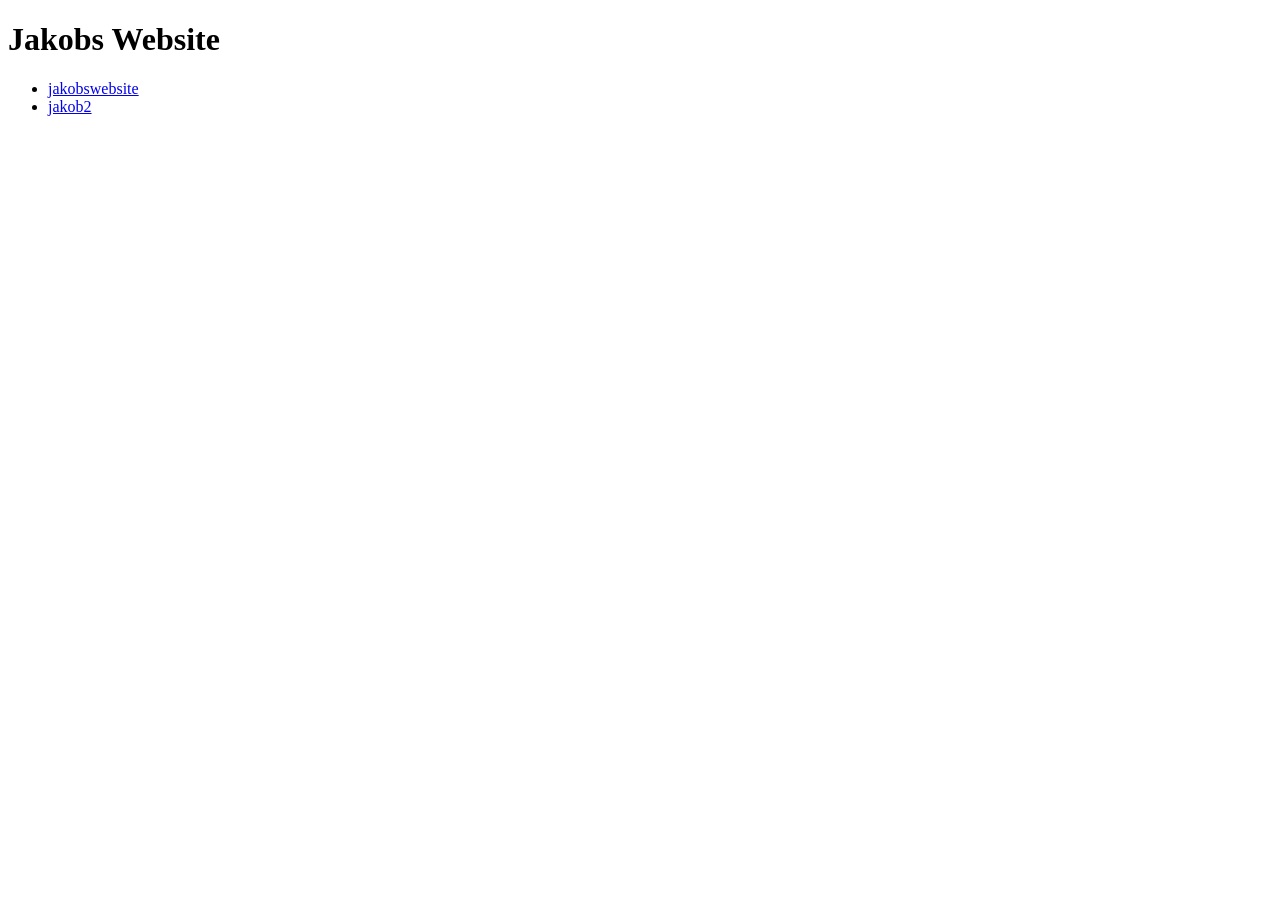
==== index.html @ 66c64bce "Initial commit: basic website pages" ====
<!DOCTYPE html>
<html>
<head>
  <meta charset="UTF-8">
  <meta name="viewport" content="width=device-width, initial-scale=1.0">
  <title>Jakobs Website</title>
</head>
<body>
  <h1>Jakobs Website</h1>
  <ul>
    <li><a href="jakobswebsite.html">jakobswebsite</a></li>
    <li><a href="jakob2.html">jakob2</a></li>
  </ul>
</body>
</html>
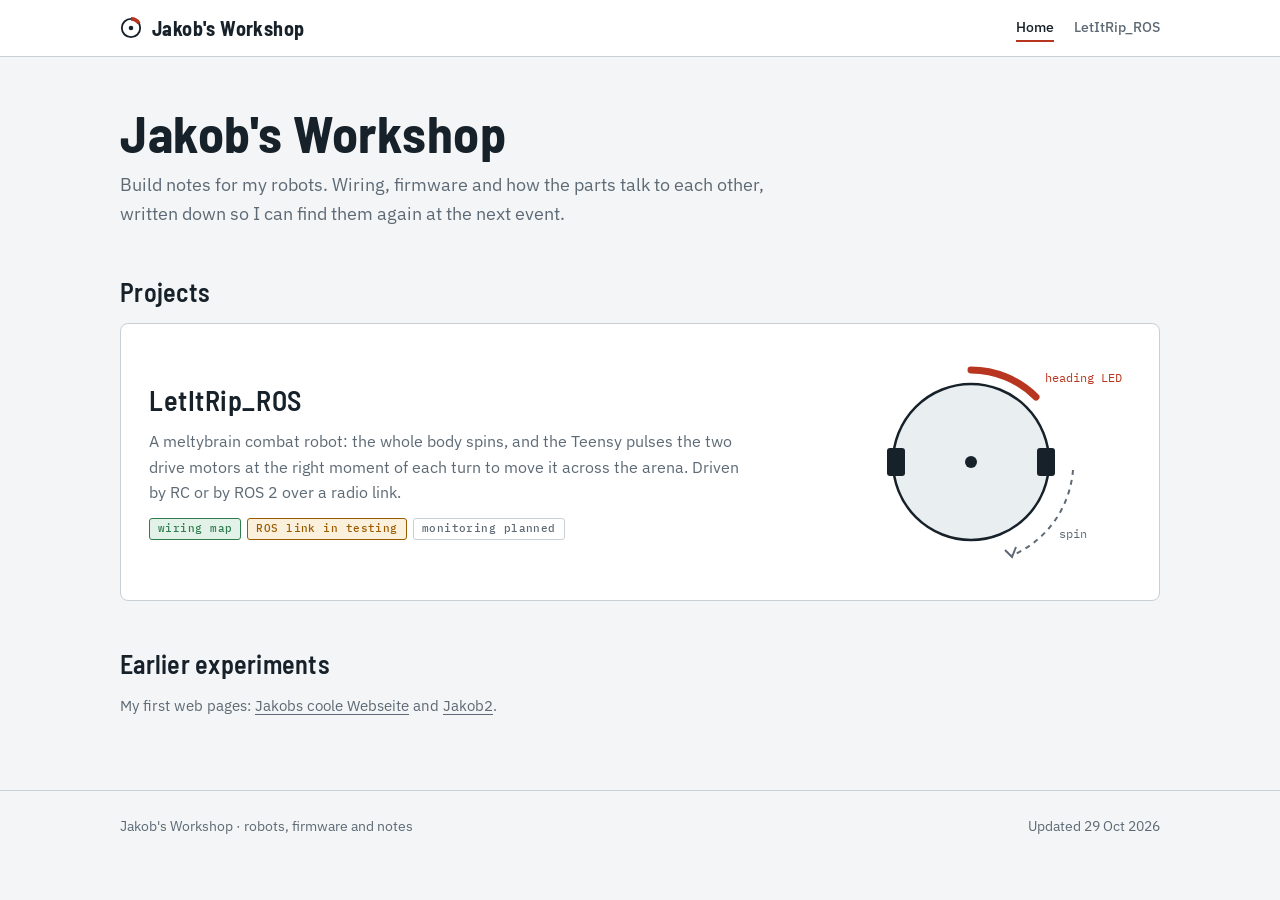
==== commit df16b6ce: "Restyle site and add LetItRip_ROS project with wiring map Shared stylesheet, home page, project page" ====
--- a/index.html
+++ b/index.html
@@ -1,15 +1,67 @@
 <!DOCTYPE html>
-<html>
+<html lang="en">
 <head>
   <meta charset="UTF-8">
-  <meta name="viewport" content="width=device-width, initial-scale=1.0">
-  <title>Jakobs Website</title>
+  <meta name="viewport" content="width=device-width, initial-scale=1.0, viewport-fit=cover">
+  <title>Jakob's Workshop</title>
+  <meta name="description" content="Build notes for Jakob's robots: wiring, firmware and ROS.">
+  <link rel="preconnect" href="https://fonts.googleapis.com">
+  <link rel="preconnect" href="https://fonts.gstatic.com" crossorigin>
+  <link rel="stylesheet" href="https://fonts.googleapis.com/css2?family=Barlow+Semi+Condensed:wght@500;600;700&family=IBM+Plex+Sans:wght@400;500;600&family=IBM+Plex+Mono:wght@400;500&display=swap">
+  <link rel="stylesheet" href="assets/css/site.css">
 </head>
 <body>
-  <h1>Jakobs Website</h1>
-  <ul>
-    <li><a href="jakobswebsite.html">jakobswebsite</a></li>
-    <li><a href="jakob2.html">jakob2</a></li>
-  </ul>
+  <header class="site-header">
+    <div class="wrap">
+      <a class="brand" href="index.html"><svg class="brand-mark" viewBox="0 0 24 24" aria-hidden="true"><circle cx="12" cy="12" r="10" fill="none" stroke="currentColor" stroke-width="2"/><path d="M12 2 A10 10 0 0 1 20.7 7" fill="none" style="stroke:var(--accent)" stroke-width="4"/><circle cx="12" cy="12" r="2.5" fill="currentColor"/></svg>Jakob's Workshop</a>
+      <nav class="site-nav" aria-label="Main">
+        <a href="index.html" aria-current="page">Home</a>
+        <a href="projects/letitrip/index.html">LetItRip_ROS</a>
+      </nav>
+    </div>
+  </header>
+
+  <main class="wrap">
+    <div class="intro">
+      <h1>Jakob's Workshop</h1>
+      <p class="lede">Build notes for my robots. Wiring, firmware and how the parts talk to each other, written down so I can find them again at the next event.</p>
+    </div>
+
+    <section aria-labelledby="projects">
+      <h2 id="projects">Projects</h2>
+      <a class="project" href="projects/letitrip/index.html">
+        <div class="project-text">
+          <h3 style="font-size:28px">LetItRip_ROS</h3>
+          <p>A meltybrain combat robot: the whole body spins, and the Teensy pulses the two drive motors at the right moment of each turn to move it across the arena. Driven by RC or by ROS 2 over a radio link.</p>
+          <div class="tags"><span class="tag ok">wiring map</span><span class="tag wip">ROS link in testing</span><span class="tag">monitoring planned</span></div>
+        </div>
+        <div class="project-art">
+          <svg viewBox="0 0 320 220" role="img" aria-label="Top view of a meltybrain robot spinning, with its heading LED drawn as a lit arc">
+            <circle cx="160" cy="110" r="78" style="fill:var(--panel-strong)" stroke="currentColor" stroke-width="2.5"/>
+            <rect x="76" y="96" width="18" height="28" rx="3" fill="currentColor"/>
+            <rect x="226" y="96" width="18" height="28" rx="3" fill="currentColor"/>
+            <circle cx="160" cy="110" r="6" fill="currentColor"/>
+            <path d="M160 18 A92 92 0 0 1 225 45" fill="none" style="stroke:var(--accent)" stroke-width="7" stroke-linecap="round"/>
+            <path d="M262 118 A102 102 0 0 1 200 204" fill="none" style="stroke:var(--muted)" stroke-width="2" stroke-dasharray="5 5"/>
+            <path d="M194 198 L201 205 L205 195" fill="none" style="stroke:var(--muted)" stroke-width="2"/>
+            <text x="234" y="30" font-family="IBM Plex Mono, monospace" font-size="12" style="fill:var(--accent)">heading LED</text>
+            <text x="248" y="186" font-family="IBM Plex Mono, monospace" font-size="12" style="fill:var(--muted)">spin</text>
+          </svg>
+        </div>
+      </a>
+    </section>
+
+    <section aria-labelledby="older">
+      <h2 id="older">Earlier experiments</h2>
+      <p class="minor">My first web pages: <a href="jakobswebsite.html">Jakobs coole Webseite</a> and <a href="jakob2.html">Jakob2</a>.</p>
+    </section>
+  </main>
+
+  <footer class="site-footer">
+    <div class="wrap">
+      <span>Jakob's Workshop · robots, firmware and notes</span>
+      <span>Updated 29 Oct 2026</span>
+    </div>
+  </footer>
 </body>
 </html>
--- a/assets/css/site.css
+++ b/assets/css/site.css
@@ -0,0 +1,119 @@
+/* Jakob's project notebook: one narrow reading column, wide figures may break out of it */
+:root {
+  --bg: #f3f5f6;
+  --panel: #ffffff;
+  --panel-strong: #e9eef1;
+  --fg: #17212a;
+  --muted: #5d6a75;
+  --border: #c8d0d6;
+  --accent: #b8361f;
+  --accent-bg: #fbe9e5;
+  --rail: #9a5b00;
+  --rail-bg: #fbf0dc;
+  --radio: #1d68a8;
+  --ok: #2f7d4f;
+  --ok-bg: #e3f2e8;
+  --display: "Barlow Semi Condensed", "Arial Narrow", system-ui, sans-serif;
+  --sans: "IBM Plex Sans", system-ui, -apple-system, "Segoe UI", sans-serif;
+  --mono: "IBM Plex Mono", ui-monospace, "SFMono-Regular", Menlo, Consolas, monospace;
+}
+@media (prefers-color-scheme: dark) {
+  :root:not([data-theme="light"]) {
+    --bg: #11161b; --panel: #192027; --panel-strong: #212a33; --fg: #e2e8ec; --muted: #94a1ac; --border: #333f49;
+    --accent: #ff7b5e; --accent-bg: #3a1d17; --rail: #f0b44c; --rail-bg: #33270f; --radio: #6db3ef;
+    --ok: #6fcf97; --ok-bg: #173324;
+    color-scheme: dark;
+  }
+}
+:root[data-theme="dark"] {
+  --bg: #11161b; --panel: #192027; --panel-strong: #212a33; --fg: #e2e8ec; --muted: #94a1ac; --border: #333f49;
+  --accent: #ff7b5e; --accent-bg: #3a1d17; --rail: #f0b44c; --rail-bg: #33270f; --radio: #6db3ef;
+  --ok: #6fcf97; --ok-bg: #173324;
+  color-scheme: dark;
+}
+
+*, *::before, *::after { box-sizing: border-box; }
+html { -webkit-text-size-adjust: 100%; }
+body { margin: 0; background: var(--bg); color: var(--fg); font: 16px/1.6 var(--sans); }
+img, svg { max-width: 100%; }
+a { color: var(--accent); text-underline-offset: 3px; }
+a:hover { text-decoration-thickness: 2px; }
+:focus-visible { outline: 2px solid var(--accent); outline-offset: 3px; border-radius: 2px; }
+code { font: .88em var(--mono); background: var(--panel-strong); padding: 1px 5px; border-radius: 3px; }
+
+.wrap {
+  max-width: 1080px; margin: 0 auto;
+  padding-left: max(20px, env(safe-area-inset-left, 0px));
+  padding-right: max(20px, env(safe-area-inset-right, 0px));
+}
+
+/* header and footer */
+.site-header { border-bottom: 1px solid var(--border); background: var(--panel); }
+.site-header .wrap { display: flex; flex-wrap: wrap; align-items: center; justify-content: space-between; gap: 8px 24px; padding-block: 14px; }
+.brand { font: 700 20px var(--display); letter-spacing: .02em; color: var(--fg); text-decoration: none; display: inline-flex; align-items: center; gap: 10px; }
+.brand-mark { width: 22px; height: 22px; flex: none; }
+.site-nav { display: flex; flex-wrap: wrap; gap: 4px 20px; font: 500 14px var(--sans); }
+.site-nav a { color: var(--muted); text-decoration: none; padding-block: 4px; border-bottom: 2px solid transparent; }
+.site-nav a:hover { color: var(--fg); }
+.site-nav a[aria-current="page"] { color: var(--fg); border-bottom-color: var(--accent); }
+.site-footer { border-top: 1px solid var(--border); margin-top: 72px; }
+.site-footer .wrap { padding-block: 24px 40px; display: flex; flex-wrap: wrap; justify-content: space-between; gap: 8px 24px; color: var(--muted); font-size: 14px; }
+
+/* page structure */
+main { display: grid; gap: 48px; padding-block: 48px 0; }
+.intro { display: grid; gap: 12px; max-width: 68ch; }
+.crumbs { margin: 0; font: 500 12px var(--mono); letter-spacing: .06em; text-transform: uppercase; color: var(--muted); }
+.crumbs a { color: var(--muted); text-decoration: none; }
+.crumbs a:hover { color: var(--fg); text-decoration: underline; }
+h1 { font: 700 clamp(34px, 6vw, 52px)/1.04 var(--display); margin: 0; letter-spacing: .01em; text-wrap: balance; }
+h2 { font: 600 26px/1.15 var(--display); margin: 0; letter-spacing: .01em; text-wrap: balance; }
+h3 { font: 600 19px/1.2 var(--display); margin: 0; letter-spacing: .02em; }
+p { margin: 0; }
+.lede { font-size: 18px; color: var(--muted); }
+section { display: grid; gap: 16px; min-width: 0; }
+.prose { display: grid; gap: 14px; max-width: 68ch; }
+.prose ul { margin: 0; padding-left: 22px; display: grid; gap: 6px; }
+.prose li::marker { color: var(--muted); }
+
+/* status tags */
+.tag { display: inline-block; font: 500 11px/1.6 var(--mono); letter-spacing: .04em; padding: 1px 8px; border-radius: 3px; border: 1px solid var(--border); color: var(--muted); white-space: nowrap; }
+.tag.ok { border-color: var(--ok); color: var(--ok); background: var(--ok-bg); }
+.tag.wip { border-color: var(--rail); color: var(--rail); background: var(--rail-bg); }
+.tags { display: flex; flex-wrap: wrap; gap: 6px; }
+
+/* project entry on the home page */
+.project { display: grid; grid-template-columns: minmax(0, 1fr) minmax(0, 320px); gap: 28px; align-items: center; background: var(--panel); border: 1px solid var(--border); border-radius: 8px; padding: 28px; text-decoration: none; color: inherit; }
+.project:hover { border-color: var(--accent); }
+.project:hover h2 { color: var(--accent); }
+.project-text { display: grid; gap: 12px; min-width: 0; }
+.project-text p { color: var(--muted); max-width: 60ch; }
+.project-art { color: var(--fg); }
+.project-art svg { display: block; width: 100%; height: auto; }
+@media (max-width: 720px) { .project { grid-template-columns: 1fr; padding: 20px; } .project-art { max-width: 280px; } }
+
+/* list of documentation pages */
+.doclist { list-style: none; margin: 0; padding: 0; border-top: 1px solid var(--border); }
+.doclist li { display: grid; grid-template-columns: minmax(0, 1fr) auto; gap: 4px 20px; align-items: baseline; padding: 16px 0; border-bottom: 1px solid var(--border); }
+.doclist p { grid-column: 1; color: var(--muted); font-size: 15px; }
+.doclist .tag { grid-column: 2; grid-row: 1; }
+.doclist h3 a { color: var(--fg); text-decoration: none; }
+.doclist h3 a:hover { color: var(--accent); }
+.doclist .planned h3 { color: var(--muted); }
+
+.minor { color: var(--muted); font-size: 15px; }
+.minor a { color: var(--muted); }
+
+/* figures, tables */
+figure { margin: 0; display: grid; gap: 12px; min-width: 0; }
+.sheet { background: var(--panel); border: 1px solid var(--border); border-radius: 6px; overflow-x: auto; }
+.sheet svg { display: block; width: 100%; min-width: 860px; height: auto; color: var(--fg); }
+figcaption { color: var(--muted); font-size: 14px; max-width: 75ch; }
+.table-wrap { overflow-x: auto; background: var(--panel); border: 1px solid var(--border); border-radius: 6px; }
+table { border-collapse: collapse; width: 100%; min-width: 640px; font-size: 14px; }
+th, td { text-align: left; padding: 9px 14px; border-bottom: 1px solid var(--border); vertical-align: top; }
+th { font: 500 12px var(--mono); text-transform: uppercase; letter-spacing: .06em; color: var(--muted); background: var(--panel-strong); }
+tbody tr:last-child td { border-bottom: 0; }
+td.mono { font: 500 13px var(--mono); white-space: nowrap; font-variant-numeric: tabular-nums; }
+td.note { color: var(--muted); }
+
+@media (prefers-reduced-motion: reduce) { * { transition: none !important; animation: none !important; } }
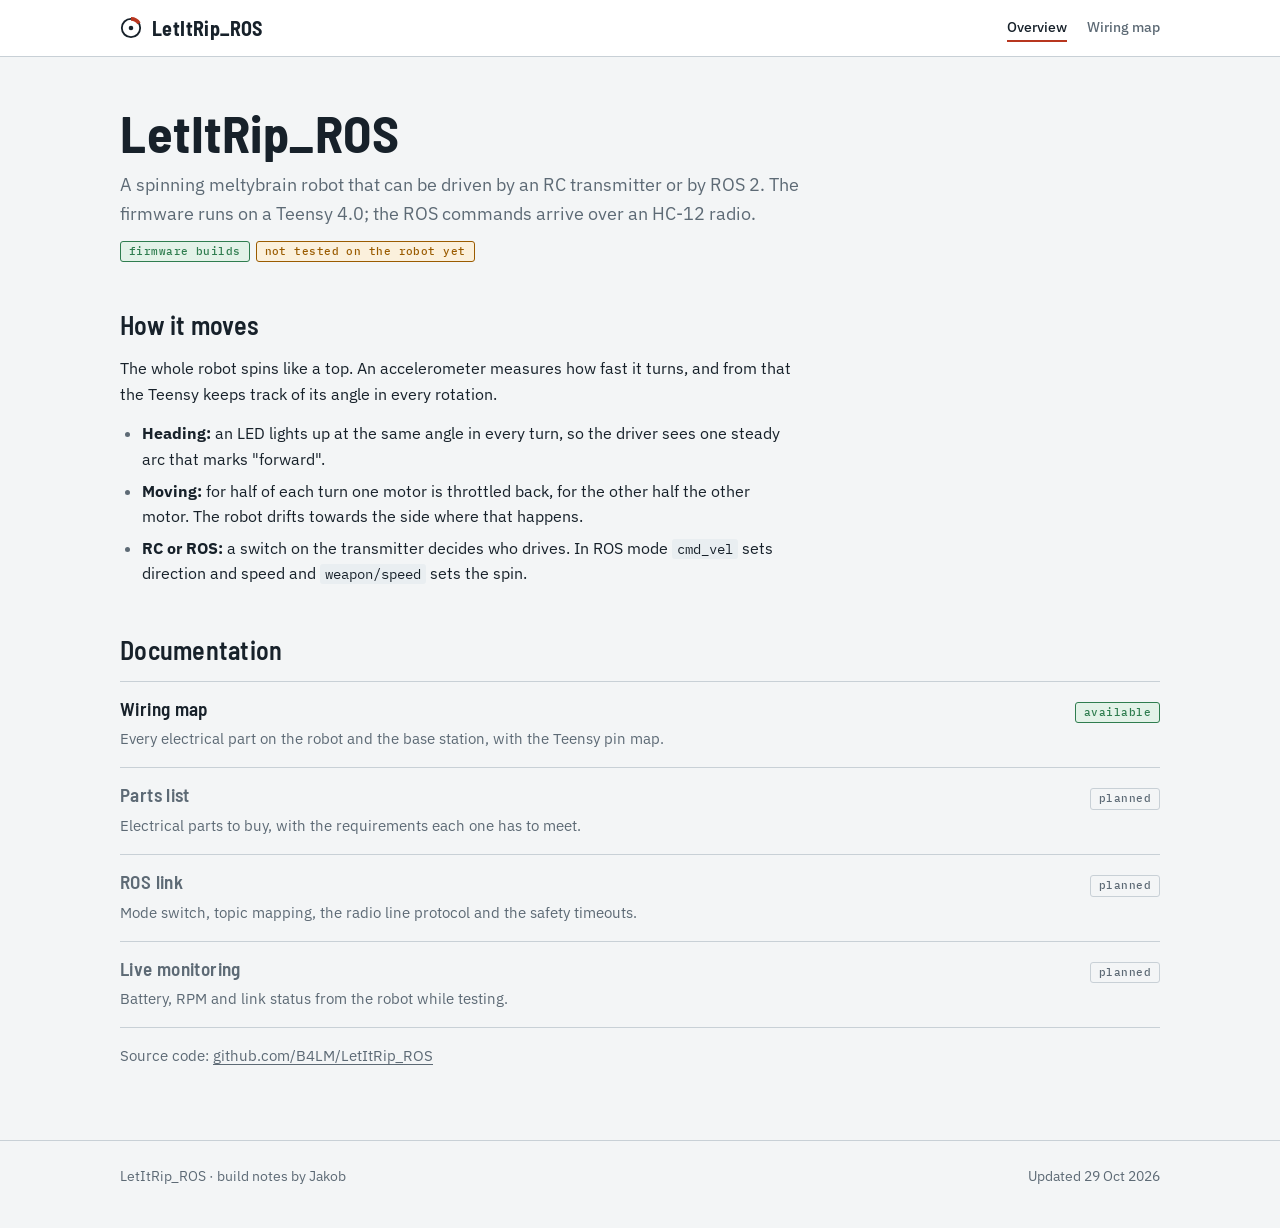
==== commit cabf8388: "Make the LetItRip_ROS project the whole site Remove the old pages and the home page, move the projec" ====
--- a/index.html
+++ b/index.html
@@ -3,8 +3,8 @@
 <head>
   <meta charset="UTF-8">
   <meta name="viewport" content="width=device-width, initial-scale=1.0, viewport-fit=cover">
-  <title>Jakob's Workshop</title>
-  <meta name="description" content="Build notes for Jakob's robots: wiring, firmware and ROS.">
+  <title>LetItRip_ROS</title>
+  <meta name="description" content="Meltybrain combat robot driven by RC or ROS 2.">
   <link rel="preconnect" href="https://fonts.googleapis.com">
   <link rel="preconnect" href="https://fonts.gstatic.com" crossorigin>
   <link rel="stylesheet" href="https://fonts.googleapis.com/css2?family=Barlow+Semi+Condensed:wght@500;600;700&family=IBM+Plex+Sans:wght@400;500;600&family=IBM+Plex+Mono:wght@400;500&display=swap">
@@ -13,53 +13,64 @@
 <body>
   <header class="site-header">
     <div class="wrap">
-      <a class="brand" href="index.html"><svg class="brand-mark" viewBox="0 0 24 24" aria-hidden="true"><circle cx="12" cy="12" r="10" fill="none" stroke="currentColor" stroke-width="2"/><path d="M12 2 A10 10 0 0 1 20.7 7" fill="none" style="stroke:var(--accent)" stroke-width="4"/><circle cx="12" cy="12" r="2.5" fill="currentColor"/></svg>Jakob's Workshop</a>
+      <a class="brand" href="index.html"><svg class="brand-mark" viewBox="0 0 24 24" aria-hidden="true"><circle cx="12" cy="12" r="10" fill="none" stroke="currentColor" stroke-width="2"/><path d="M12 2 A10 10 0 0 1 20.7 7" fill="none" style="stroke:var(--accent)" stroke-width="4"/><circle cx="12" cy="12" r="2.5" fill="currentColor"/></svg>LetItRip_ROS</a>
       <nav class="site-nav" aria-label="Main">
-        <a href="index.html" aria-current="page">Home</a>
-        <a href="projects/letitrip/index.html">LetItRip_ROS</a>
+        <a href="index.html" aria-current="page">Overview</a>
+        <a href="wiring.html">Wiring map</a>
       </nav>
     </div>
   </header>
 
   <main class="wrap">
     <div class="intro">
-      <h1>Jakob's Workshop</h1>
-      <p class="lede">Build notes for my robots. Wiring, firmware and how the parts talk to each other, written down so I can find them again at the next event.</p>
+      <h1>LetItRip_ROS</h1>
+      <p class="lede">A spinning meltybrain robot that can be driven by an RC transmitter or by ROS 2. The firmware runs on a Teensy 4.0; the ROS commands arrive over an HC-12 radio.</p>
+      <div class="tags"><span class="tag ok">firmware builds</span><span class="tag wip">not tested on the robot yet</span></div>
     </div>
 
-    <section aria-labelledby="projects">
-      <h2 id="projects">Projects</h2>
-      <a class="project" href="projects/letitrip/index.html">
-        <div class="project-text">
-          <h3 style="font-size:28px">LetItRip_ROS</h3>
-          <p>A meltybrain combat robot: the whole body spins, and the Teensy pulses the two drive motors at the right moment of each turn to move it across the arena. Driven by RC or by ROS 2 over a radio link.</p>
-          <div class="tags"><span class="tag ok">wiring map</span><span class="tag wip">ROS link in testing</span><span class="tag">monitoring planned</span></div>
-        </div>
-        <div class="project-art">
-          <svg viewBox="0 0 320 220" role="img" aria-label="Top view of a meltybrain robot spinning, with its heading LED drawn as a lit arc">
-            <circle cx="160" cy="110" r="78" style="fill:var(--panel-strong)" stroke="currentColor" stroke-width="2.5"/>
-            <rect x="76" y="96" width="18" height="28" rx="3" fill="currentColor"/>
-            <rect x="226" y="96" width="18" height="28" rx="3" fill="currentColor"/>
-            <circle cx="160" cy="110" r="6" fill="currentColor"/>
-            <path d="M160 18 A92 92 0 0 1 225 45" fill="none" style="stroke:var(--accent)" stroke-width="7" stroke-linecap="round"/>
-            <path d="M262 118 A102 102 0 0 1 200 204" fill="none" style="stroke:var(--muted)" stroke-width="2" stroke-dasharray="5 5"/>
-            <path d="M194 198 L201 205 L205 195" fill="none" style="stroke:var(--muted)" stroke-width="2"/>
-            <text x="234" y="30" font-family="IBM Plex Mono, monospace" font-size="12" style="fill:var(--accent)">heading LED</text>
-            <text x="248" y="186" font-family="IBM Plex Mono, monospace" font-size="12" style="fill:var(--muted)">spin</text>
-          </svg>
-        </div>
-      </a>
+    <section aria-labelledby="how">
+      <h2 id="how">How it moves</h2>
+      <div class="prose">
+        <p>The whole robot spins like a top. An accelerometer measures how fast it turns, and from that the Teensy keeps track of its angle in every rotation.</p>
+        <ul>
+          <li><b>Heading:</b> an LED lights up at the same angle in every turn, so the driver sees one steady arc that marks "forward".</li>
+          <li><b>Moving:</b> for half of each turn one motor is throttled back, for the other half the other motor. The robot drifts towards the side where that happens.</li>
+          <li><b>RC or ROS:</b> a switch on the transmitter decides who drives. In ROS mode <code>cmd_vel</code> sets direction and speed and <code>weapon/speed</code> sets the spin.</li>
+        </ul>
+      </div>
     </section>
 
-    <section aria-labelledby="older">
-      <h2 id="older">Earlier experiments</h2>
-      <p class="minor">My first web pages: <a href="jakobswebsite.html">Jakobs coole Webseite</a> and <a href="jakob2.html">Jakob2</a>.</p>
+    <section aria-labelledby="docs">
+      <h2 id="docs">Documentation</h2>
+      <ul class="doclist">
+        <li>
+          <h3><a href="wiring.html">Wiring map</a></h3>
+          <p>Every electrical part on the robot and the base station, with the Teensy pin map.</p>
+          <span class="tag ok">available</span>
+        </li>
+        <li class="planned">
+          <h3>Parts list</h3>
+          <p>Electrical parts to buy, with the requirements each one has to meet.</p>
+          <span class="tag">planned</span>
+        </li>
+        <li class="planned">
+          <h3>ROS link</h3>
+          <p>Mode switch, topic mapping, the radio line protocol and the safety timeouts.</p>
+          <span class="tag">planned</span>
+        </li>
+        <li class="planned">
+          <h3>Live monitoring</h3>
+          <p>Battery, RPM and link status from the robot while testing.</p>
+          <span class="tag">planned</span>
+        </li>
+      </ul>
+      <p class="minor">Source code: <a href="https://github.com/B4LM/LetItRip_ROS">github.com/B4LM/LetItRip_ROS</a></p>
     </section>
   </main>
 
   <footer class="site-footer">
     <div class="wrap">
-      <span>Jakob's Workshop · robots, firmware and notes</span>
+      <span>LetItRip_ROS · build notes by Jakob</span>
       <span>Updated 29 Oct 2026</span>
     </div>
   </footer>
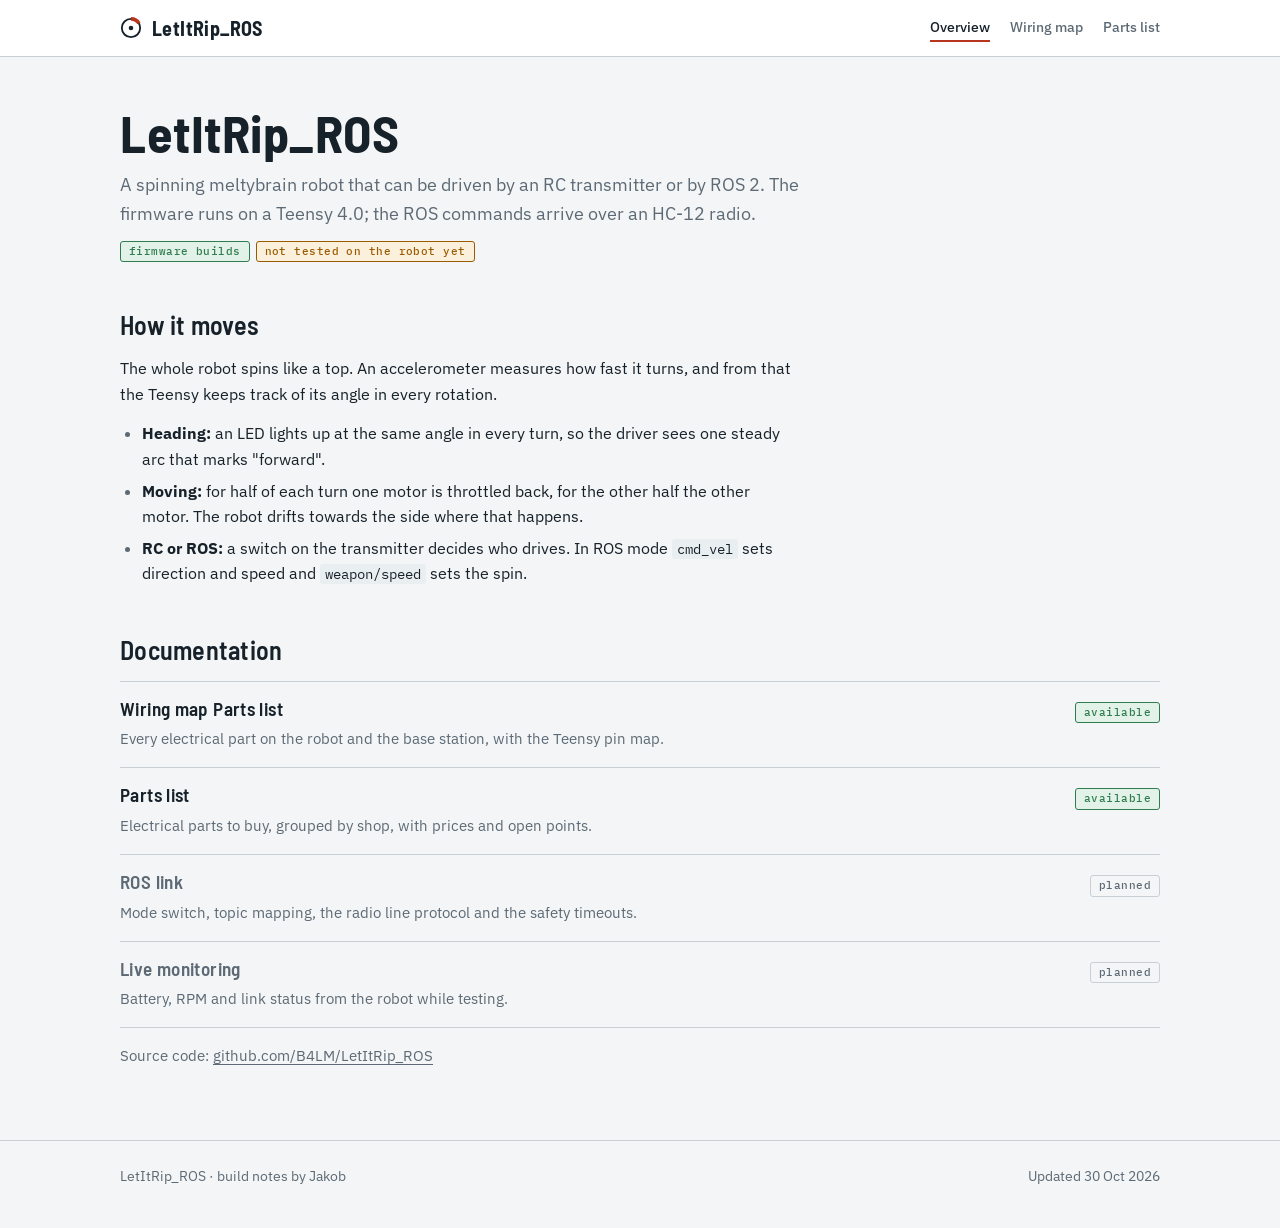
==== commit 21db8081: "Add parts list page Co-Authored-By: Claude Opus 5.5 <noreply@anthropic.com>" ====
--- a/index.html
+++ b/index.html
@@ -17,6 +17,7 @@
       <nav class="site-nav" aria-label="Main">
         <a href="index.html" aria-current="page">Overview</a>
         <a href="wiring.html">Wiring map</a>
+        <a href="parts.html">Parts list</a>
       </nav>
     </div>
   </header>
@@ -44,14 +45,15 @@
       <h2 id="docs">Documentation</h2>
       <ul class="doclist">
         <li>
-          <h3><a href="wiring.html">Wiring map</a></h3>
+          <h3><a href="wiring.html">Wiring map</a>
+        <a href="parts.html">Parts list</a></h3>
           <p>Every electrical part on the robot and the base station, with the Teensy pin map.</p>
           <span class="tag ok">available</span>
         </li>
-        <li class="planned">
-          <h3>Parts list</h3>
-          <p>Electrical parts to buy, with the requirements each one has to meet.</p>
-          <span class="tag">planned</span>
+        <li>
+          <h3><a href="parts.html">Parts list</a></h3>
+          <p>Electrical parts to buy, grouped by shop, with prices and open points.</p>
+          <span class="tag ok">available</span>
         </li>
         <li class="planned">
           <h3>ROS link</h3>
@@ -71,7 +73,7 @@
   <footer class="site-footer">
     <div class="wrap">
       <span>LetItRip_ROS · build notes by Jakob</span>
-      <span>Updated 29 Oct 2026</span>
+      <span>Updated 30 Oct 2026</span>
     </div>
   </footer>
 </body>
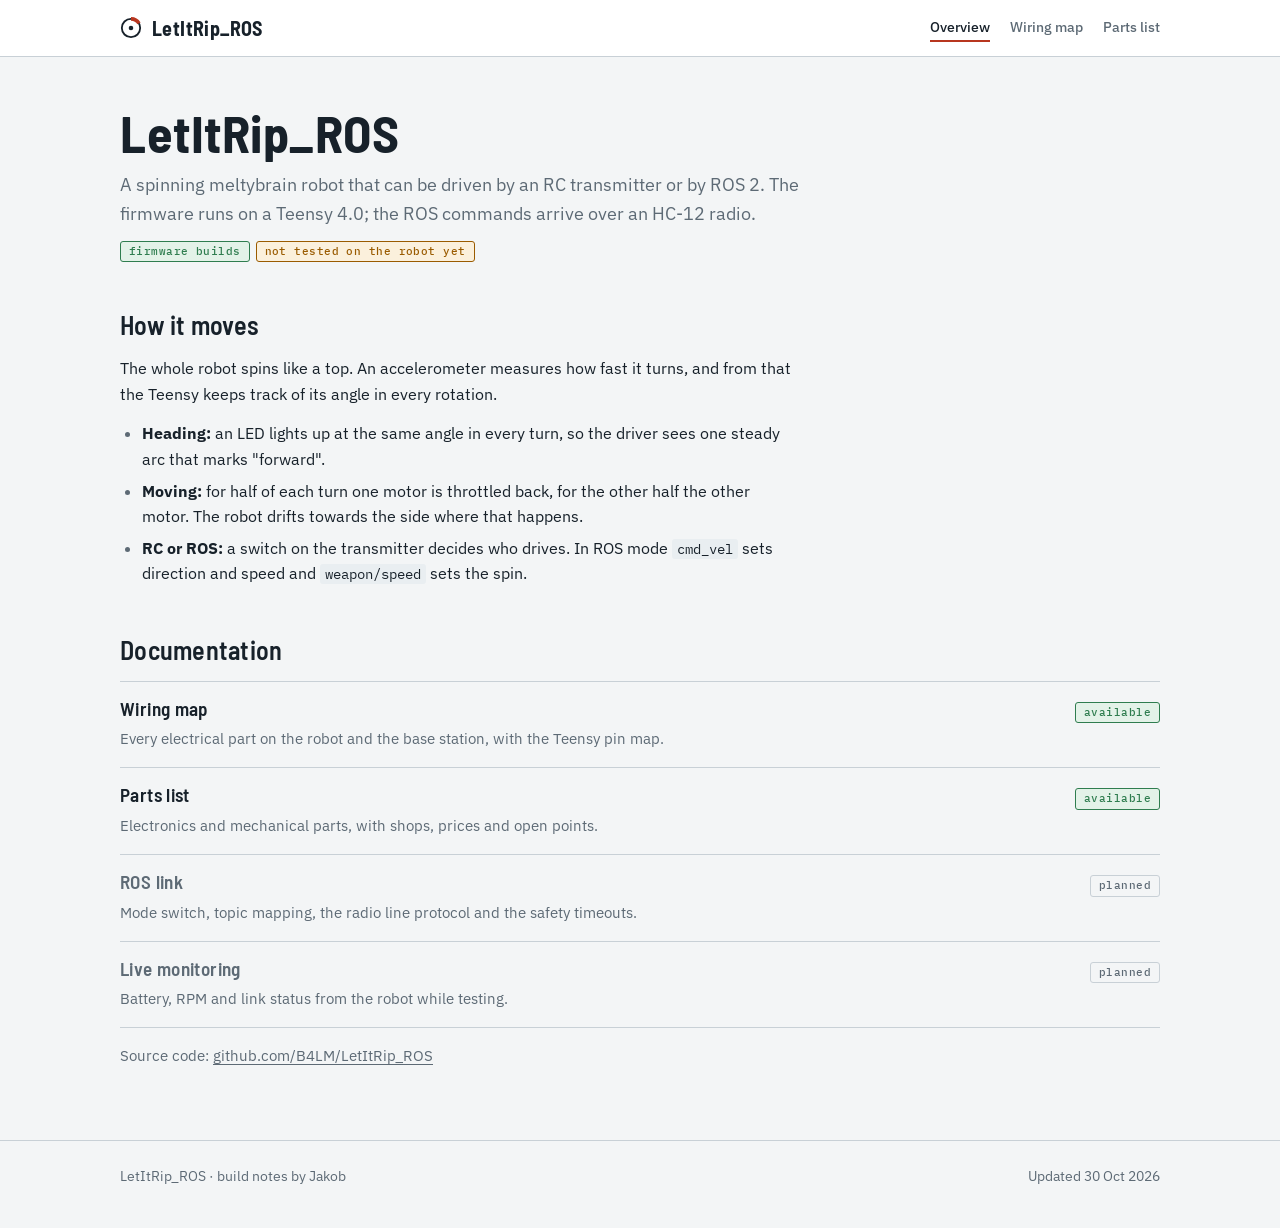
==== commit 8f1d1176: "Parts list: add mechanical parts Split the robot parts into electronics and mechanical parts and add" ====
--- a/index.html
+++ b/index.html
@@ -45,14 +45,13 @@
       <h2 id="docs">Documentation</h2>
       <ul class="doclist">
         <li>
-          <h3><a href="wiring.html">Wiring map</a>
-        <a href="parts.html">Parts list</a></h3>
+          <h3><a href="wiring.html">Wiring map</a></h3>
           <p>Every electrical part on the robot and the base station, with the Teensy pin map.</p>
           <span class="tag ok">available</span>
         </li>
         <li>
           <h3><a href="parts.html">Parts list</a></h3>
-          <p>Electrical parts to buy, grouped by shop, with prices and open points.</p>
+          <p>Electronics and mechanical parts, with shops, prices and open points.</p>
           <span class="tag ok">available</span>
         </li>
         <li class="planned">
--- a/assets/css/site.css
+++ b/assets/css/site.css
@@ -103,6 +103,17 @@
 .minor { color: var(--muted); font-size: 15px; }
 .minor a { color: var(--muted); }
 
+/* editable parts list */
+.parts-tools { display: flex; flex-wrap: wrap; align-items: center; gap: 8px 16px; }
+.parts-tools[hidden] { display: none; }
+.parts-tools p { font: 500 14px var(--mono); }
+.parts-tools button { font: 500 13px var(--sans); color: var(--fg); background: var(--panel); border: 1px solid var(--border); border-radius: 4px; padding: 5px 10px; cursor: pointer; }
+.parts-tools button:hover { border-color: var(--accent); }
+select.status { font: 500 12px var(--mono); color: var(--muted); background: var(--panel); border: 1px solid var(--border); border-radius: 3px; padding: 3px 4px; }
+select.status[data-status="have"], select.status[data-status="ordered"] { color: var(--ok); background: var(--ok-bg); border-color: var(--ok); }
+select.status[data-status="expected"], select.status[data-status="check first"] { color: var(--rail); background: var(--rail-bg); border-color: var(--rail); }
+tr[data-status="not needed"] td:not(:nth-child(3)) { opacity: .5; text-decoration: line-through; }
+
 /* figures, tables */
 figure { margin: 0; display: grid; gap: 12px; min-width: 0; }
 .sheet { background: var(--panel); border: 1px solid var(--border); border-radius: 6px; overflow-x: auto; }
